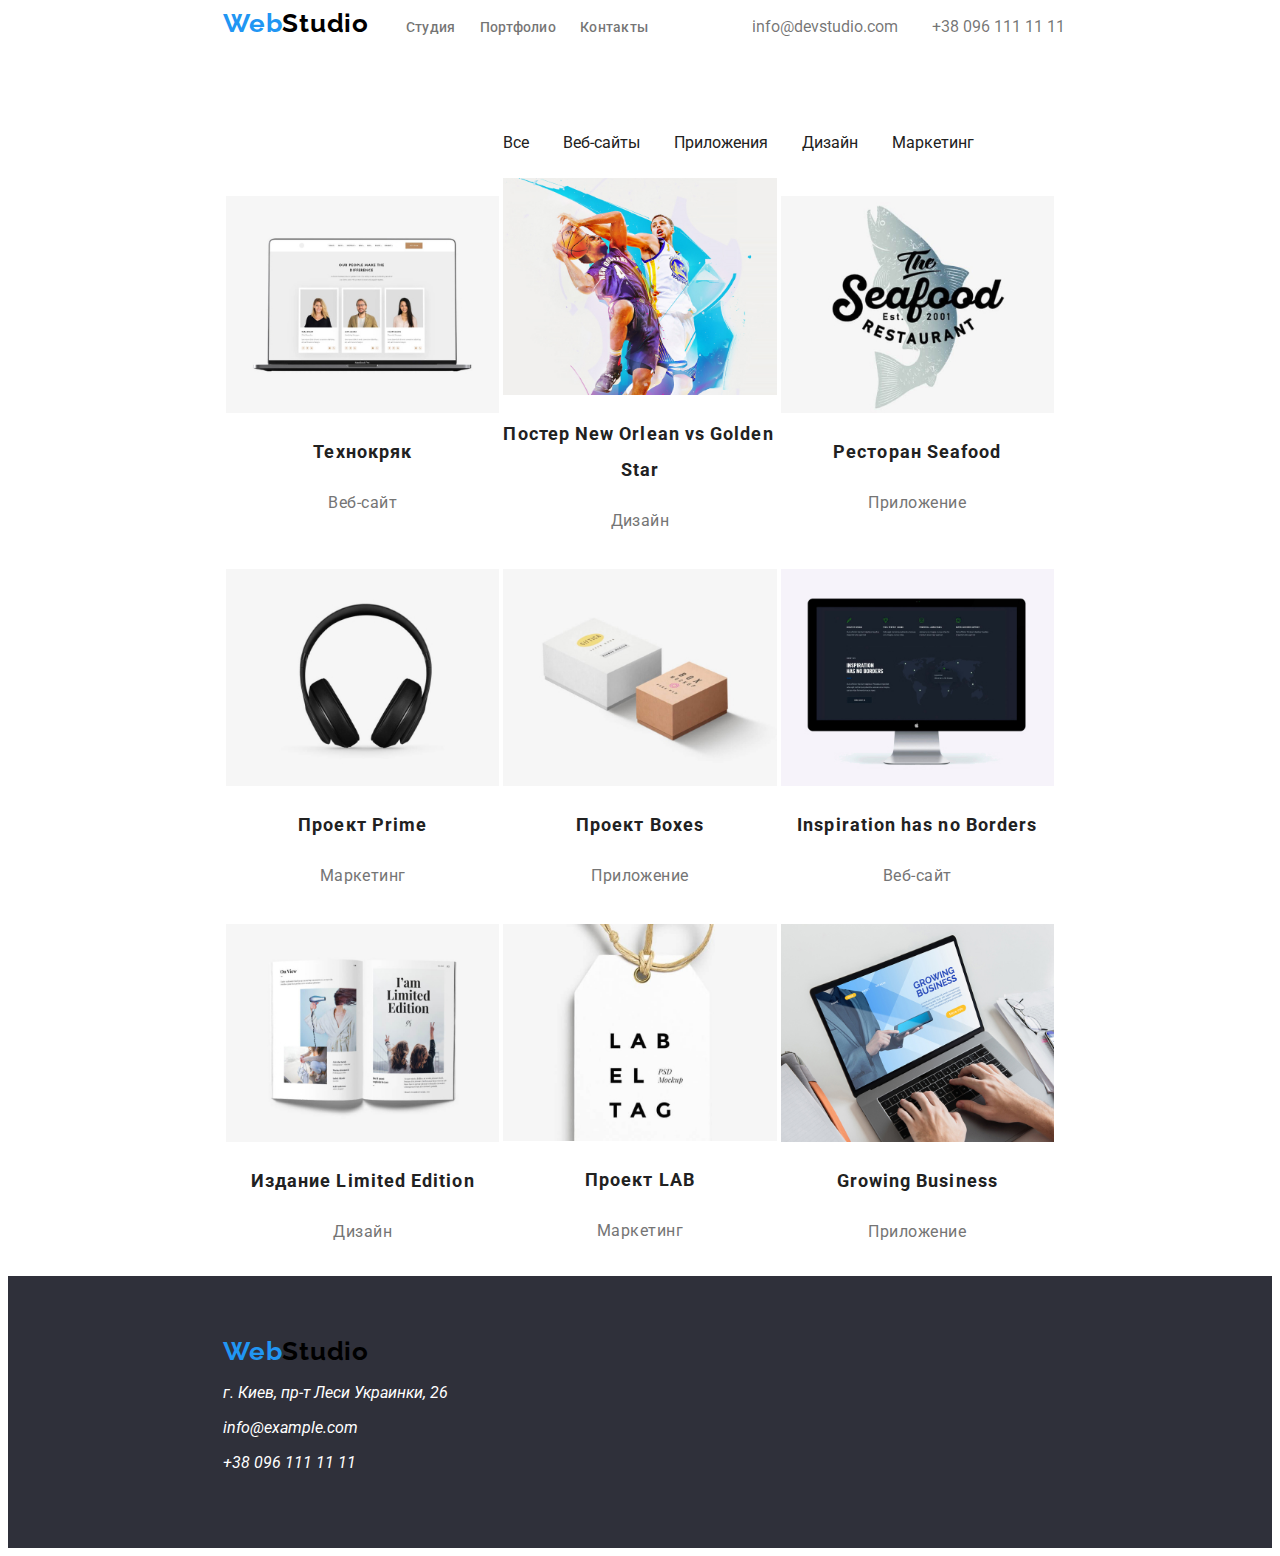
==== portfolio.html @ 4a22133f "Add files via upload" ====
<!DOCTYPE html>
<html lang="en">
  <head>
    <meta charset="UTF-8" />
    <meta name="viewport" content="width=device-width, initial-scale=1.0" />
    <title>Web Studio</title>
    <link rel="stylesheet" href="./css/styles.css" />
    <link rel="preconnect" href="https://fonts.gstatic.com" />
    <link
      href="https://fonts.googleapis.com/css2?family=Roboto:wght@700;900&display=swap"
      rel="stylesheet"
    />
    <link rel="preconnect" href="https://fonts.gstatic.com">
    <link 
      href="https://fonts.googleapis.com/css2?family=Raleway:wght@700&display=swap" 
      rel="stylesheet">
    <style>
        a {
          color: #212121;
          text-decoration: none;
        }
        a:visited {
          color: #800080;
        }
        a:hover {
          color: #2196F3;
        }
    </style>
  </head>
  <body>
    <header>
      <a class="logotype" href="/">
        <span><font color="#2196f3">Web</font></span><span><font color="#000000">Studio</font></span>
      </a>

      <!-- Навігація на інші сторінки -->
      <span>
          <a class="link-study" href="./study.html">Студия</a>     
          <a class="link-portfolio" href="./portfolio.html">Портфолио</a>     
          <a class="link-contacts" href="/contacts.html">Контакты</a>     
      </span>

      <!-- Контакти -->
      <span>
        <a class="link-email" href="info@devstudio.com">info@devstudio.com</a>
        <a class="link-tel" href="tel:380961111111">+38 096 111 11 11</a>
      </span>
    </header>

    <main>
        <div class="link-portfolio-menu">
            <a class="link-portfolio1" href="/">Все</a>
            <a class="link-portfolio2" href="/">Веб-сайты</a>
            <a class="link-portfolio3" href="/">Приложения</a>
            <a class="link-portfolio4" href="/">Дизайн</a>
            <a class="link-portfolio5" href="/">Маркетинг</a>
        </div>
        
        <table class="portfolio-items">
            <tr>
                <td>
                    <div class="portfolio-photo">
                        <p><img src="./img/portfolio1.jpg" alt="Технокряк" width="100%" height="100%"/></p>
                        <p class="portfolio-caption">Технокряк</p>
                        <p class="portfolio-text">Веб-сайт</p>
                    </div>
                </td>
                <td>
                    <div class="portfolio-photo">
                        <p><img src="./img/portfolio2.jpg" alt="Постер New Orlean vs Golden Star" width="100%" height="100%"/></p>
                        <p class="portfolio-caption">Постер New Orlean vs Golden Star</p>
                        <p class="portfolio-text">Дизайн</p>
                    </div>
                </td>
                <td>
                    <div class="portfolio-photo">
                        <p><img src="./img/portfolio3.jpg" alt="Ресторан Seafood" width="100%" height="100%"/></p>
                        <p class="portfolio-caption">Ресторан Seafood</p>
                        <p class="portfolio-text">Приложение</p>
                    </div>
                </td>
            </tr>
            <tr>
                <td>
                    <div class="portfolio-photo">
                        <p><img src="./img/portfolio4.jpg" alt="Проект Prime" width="100%" height="100%"/></p>
                        <p class="portfolio-caption">Проект Prime</p>
                        <p class="portfolio-text">Маркетинг</p>
                    </div>
                </td>
                <td>
                    <div class="portfolio-photo">
                        <p><img src="./img/portfolio5.jpg" alt="Проект Boxes" width="100%" height="100%"/></p>
                        <p class="portfolio-caption">Проект Boxes</p>
                        <p class="portfolio-text">Приложение</p>
                    </div>
                </td>
                <td>
                    <div class="portfolio-photo">
                        <p><img src="./img/portfolio6.jpg" alt="Inspiration has no Borders" width="100%" height="100%"/></p>
                        <p class="portfolio-caption">Inspiration has no Borders</p>
                        <p class="portfolio-text">Веб-сайт</p>
                    </div>
                </td>
            </tr>
            <tr>
                <td>
                    <div class="portfolio-photo">
                        <p><img src="./img/portfolio7.jpg" alt="Издание Limited Edition" width="100%" height="100%"/></p>
                        <p class="portfolio-caption">Издание Limited Edition</p>
                        <p class="portfolio-text">Дизайн</p>
                    </div>
                </td>
                <td>
                    <div class="portfolio-photo">
                        <p><img src="./img/portfolio8.jpg" alt="Проект LAB" width="100%" height="100%"/></p>
                        <p class="portfolio-caption">Проект LAB</p>
                        <p class="portfolio-text">Маркетинг</p>
                    </div>
                </td>
                <td>
                    <div class="portfolio-photo">
                        <p><img src="./img/portfolio9.jpg" alt="Growing Business" width="100%" height="100%"/></p>
                        <p class="portfolio-caption">Growing Business</p>
                        <p class="portfolio-text">Приложение</p>
                    </div>
                </td>
            </tr>
        </table>
    </main>
    
    <footer>
      <div class="thisfooter">
        <a class="logotype" href="/">
          <span><font color="#2196f3">Web</font></span><span><font color="#000000">Studio</font></span>
        </a>
        <address class="address-block">
          <p>г. Киев, пр-т Леси Украинки, 26</p>
          <p><a class="link-email-footer" href="info@example.com">info@example.com</a></p>
          <p><a class="link-tel-footer" href="tel:380961111111">+38 096 111 11 11</a></p>
        </address>
      </div>
    </footer>
  </body>
</html>
---- css/styles.css ----
body {
  font-family: "Roboto", sans-serif;
  font-style: normal;
}

.hero {
  background-color: #2f303a;
  padding-top: 100px;
  padding-bottom: 100px;
  padding-left: 352px;
  padding-right: 352px;
}
.hero-text {
  font-weight: 500;
  font-size: 16px;
  line-height: 1.25;
  text-align: center;
  color: #ffffff;
}
.hero-title {
  font-weight: 800;
  font-size: 48px;
  line-height: 1.33;
  text-align: center;
  color: #ffffff;
}

.button-title {
  position: relative;
  width: 200px;
  height: 50px;
  left: 50%;
  transform: translate(-50%, 0);
  color: #ffffff;
  background: #2196f3;
  box-shadow: 0px 4px 4px rgba(0, 0, 0, 0.15);
  border-radius: 4px;
}

.features {
  padding-top: 10px;
  padding-bottom: 10px;
  padding-left: 215px;
  padding-right: 215px;
  width: auto;
  align-self: center;
  font-size: small;
}

.features-names {
  width: 270px;
  height: 16px;
  left: 515px;
  top: 774px;
  font-family: Roboto;
  font-style: normal;
  font-weight: bold;
  font-size: 14px;
  line-height: 16px;
  letter-spacing: 0.03em;
  text-transform: uppercase;
  color: #212121;
}

.features-text {
  width: 270px;
  height: 75px;
  left: 515px;
  top: 800px;
  font-family: Roboto;
  font-style: normal;
  font-weight: normal;
  font-size: 14px;
  line-height: 24px;
  letter-spacing: 0.03em;
  color: #757575;
}

.ourworking {
  padding-top: 10px;
  padding-bottom: 10px;
  padding-left: 215px;
  padding-right: 215px;
  width: auto;
  align-tracks: normal;
  font-size: small;
}

.ourworking-title {
  align-self: center;
  color: #212121;
  width: 376px;
  height: 42px;
  left: 612px;
  top: 969px;
  font-family: Roboto;
  font-style: normal;
  font-weight: bold;
  font-size: 36px;
  line-height: 42px;
  text-align: center;
  letter-spacing: 0.03em;
}

.ourcommand {
  padding-top: 10px;
  padding-bottom: 10px;
  padding-left: 215px;
  padding-right: 215px;
  width: auto;
  align-self: center;
  text-align-last: center;
  font-size: small;
}

.ourcommand-title {
  align-content: center;
  width: 264px;
  height: 42px;
  left: 668px;
  top: 1543px;
  color: #212121;
  font-family: Roboto;
  font-style: normal;
  font-weight: bold;
  font-size: 36px;
  line-height: 42px;
  text-align: center;
  letter-spacing: 0.03em;
}

.ourcommand-names {
  color: #212121;
}

.ourcommand-profi {
  color: #757575;
}

.logotype {
  padding-left: 215px;
  width: 145px;
  height: 41px;
  font-family: Raleway;
  font-style: normal;
  font-weight: bold;
  font-size: 26px;
  line-height: 31px;
  letter-spacing: 0.03em;
  text-decoration: none;
}

.link-study {
  padding-left: 30px;
  padding-top: 5px;
  font-family: Roboto;
  font-style: normal;
  font-weight: 500;
  font-size: 14px;
  line-height: 16px;
  letter-spacing: 0.02em;
  color: rgba(21, 21, 21, 0.6);
  text-decoration: none;
}

.link-portfolio {
  padding-left: 20px;
  padding-top: 5px;
  font-family: Roboto;
  font-style: normal;
  font-weight: 500;
  font-size: 14px;
  line-height: 16px;
  letter-spacing: 0.02em;
  color: rgba(21, 21, 21, 0.6);
  text-decoration: none;
}

.link-contacts {
  padding-left: 20px;
  padding-top: 5px;
  font-family: Roboto;
  font-style: normal;
  font-weight: 500;
  font-size: 14px;
  line-height: 16px;
  letter-spacing: 0.02em;
  color: rgba(21, 21, 21, 0.6);
  text-decoration: none;
}

.link-email {
  padding-left: 100px;
  padding-top: 5px;
  text-decoration: none;
  color: rgba(21, 21, 21, 0.6);
}

.link-tel {
  padding-left: 30px;
  padding-top: 5px;
  text-decoration: none;
  color: rgba(21, 21, 21, 0.6);
}

.thisfooter {
  background-color: #2f303a;
  padding-top: 60px;
  padding-bottom: 60px;
  left: 10%;
  color: #ffffff;
}

.address-block {
  padding-left: 215px;
  color: rgba(ff, ff, ff, 0.6);
}

.link-email-footer {
  padding-top: 5px;
  text-decoration: none;
  color: #ffffff;
}

.link-tel-footer {
  padding-top: 5px;
  text-decoration: none;
  color: #ffffff;
}

.portfolio-span {
  padding-left: auto;
  padding-right: auto;
  padding-top: 174px;
  padding-bottom: 346px;
}

.link-portfolio-menu {
  padding-top: 94px;
  align-self: auto;
}

.link-portfolio1 {
  padding-left: 495px;
}

.link-portfolio2 {
  padding-left: 30px;
}

.link-portfolio3 {
  padding-left: 30px;
}

.link-portfolio4 {
  padding-left: 30px;
}
.link-portfolio5 {
  padding-left: 30px;
}

.portfolio-photo {
  width: auto;
  height: auto;
  left: 615px;
  top: 262px;
}

.portfolio-caption {
  font-family: Roboto;
  font-style: normal;
  font-weight: bold;
  font-size: 18px;
  line-height: 36px;
  letter-spacing: 0.06em;
  color: #212121;
}

.portfolio-text {
  font-family: Roboto;
  font-style: normal;
  font-weight: normal;
  font-size: 16px;
  line-height: 30px;
  letter-spacing: 0.03em;
  color: #757575;
}

.portfolio-items {
  padding-top: 10px;
  padding-bottom: 10px;
  padding-left: 215px;
  padding-right: 215px;
  width: auto;
  align-self: center;
  text-align-last: center;
  font-size: small;
}
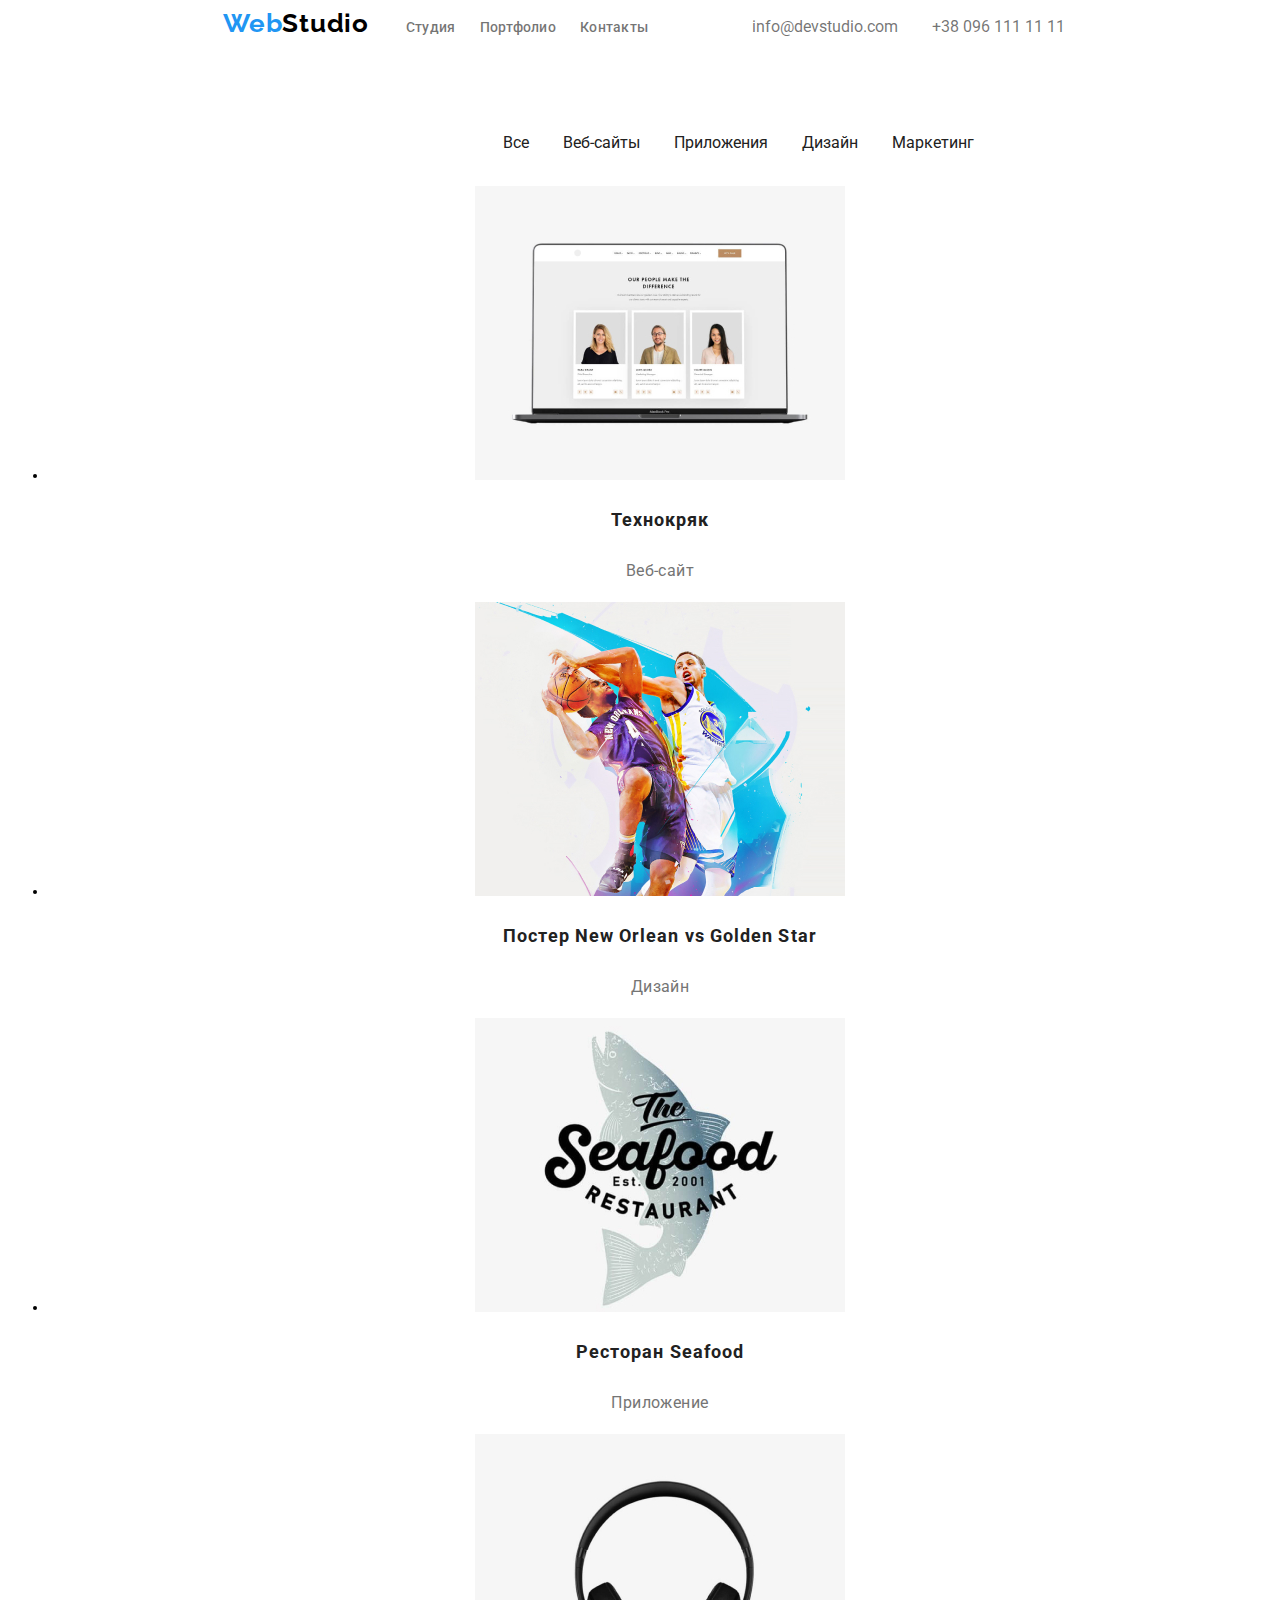
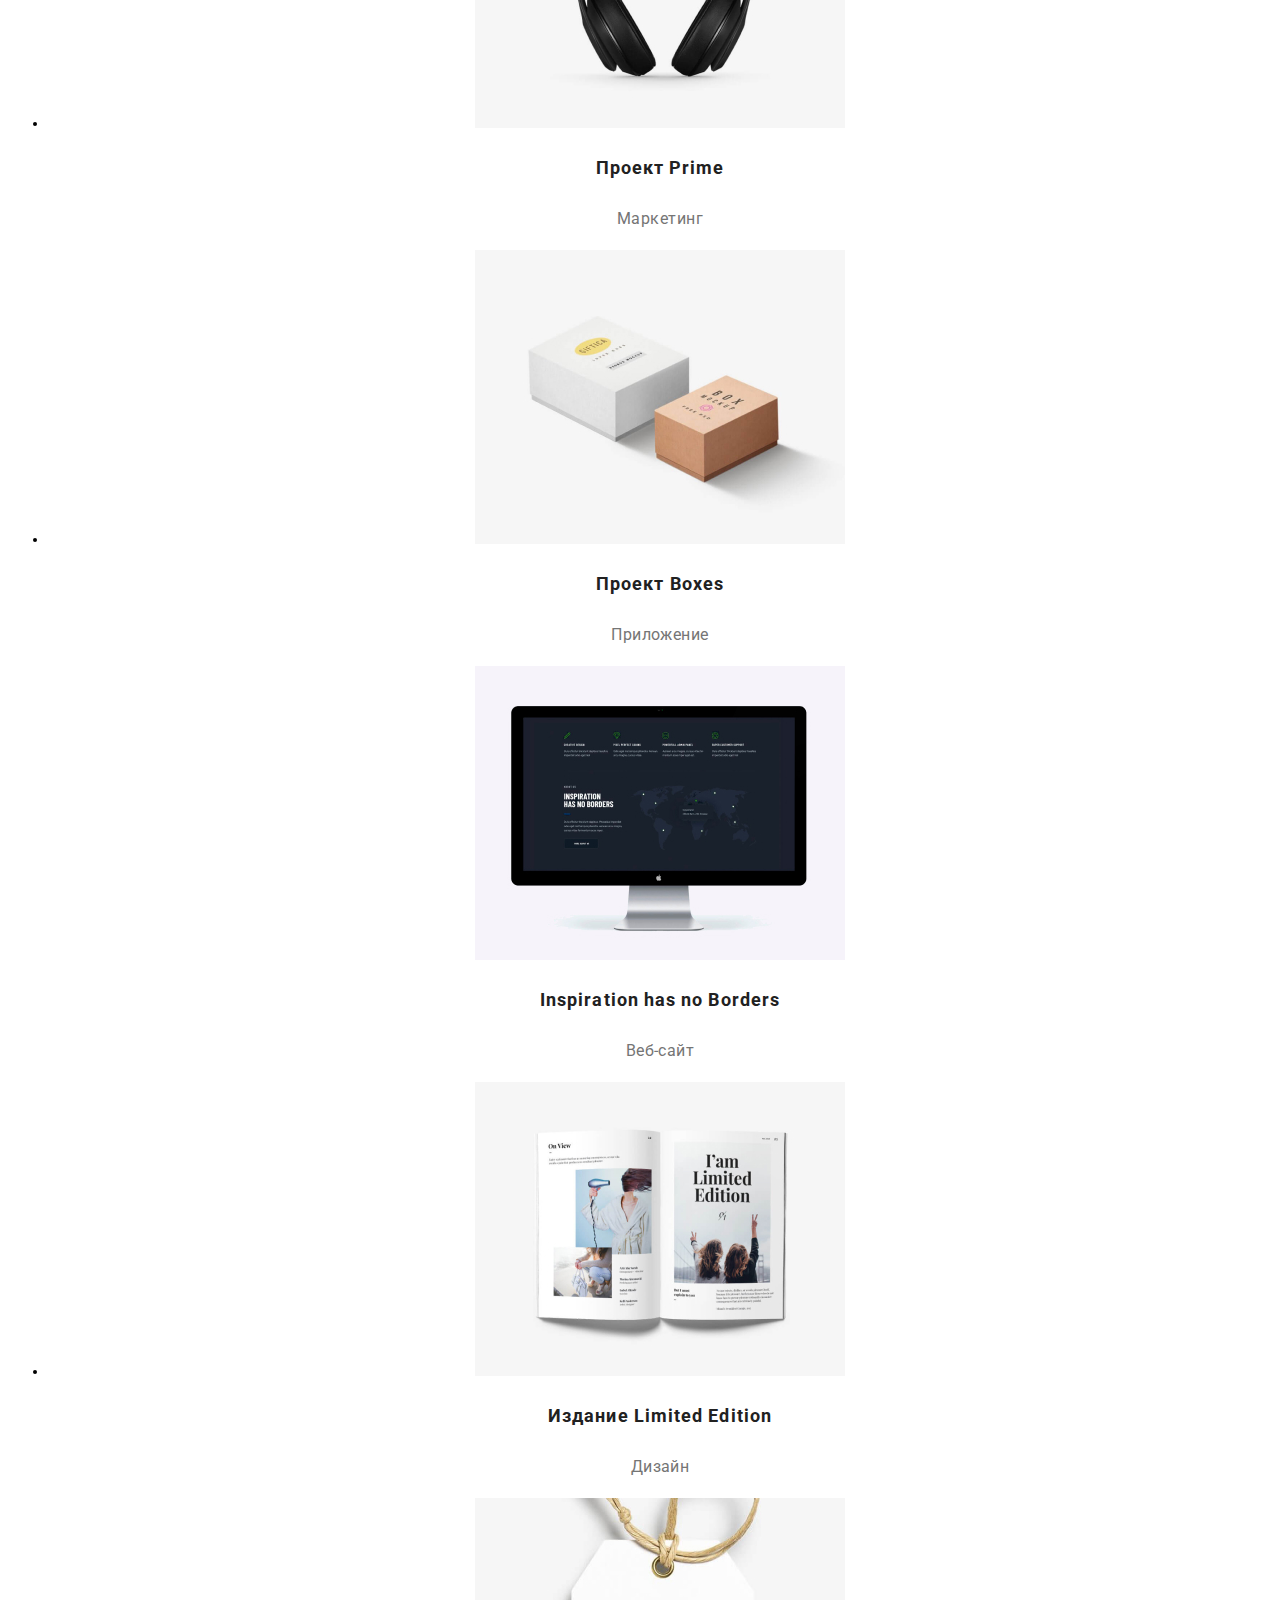
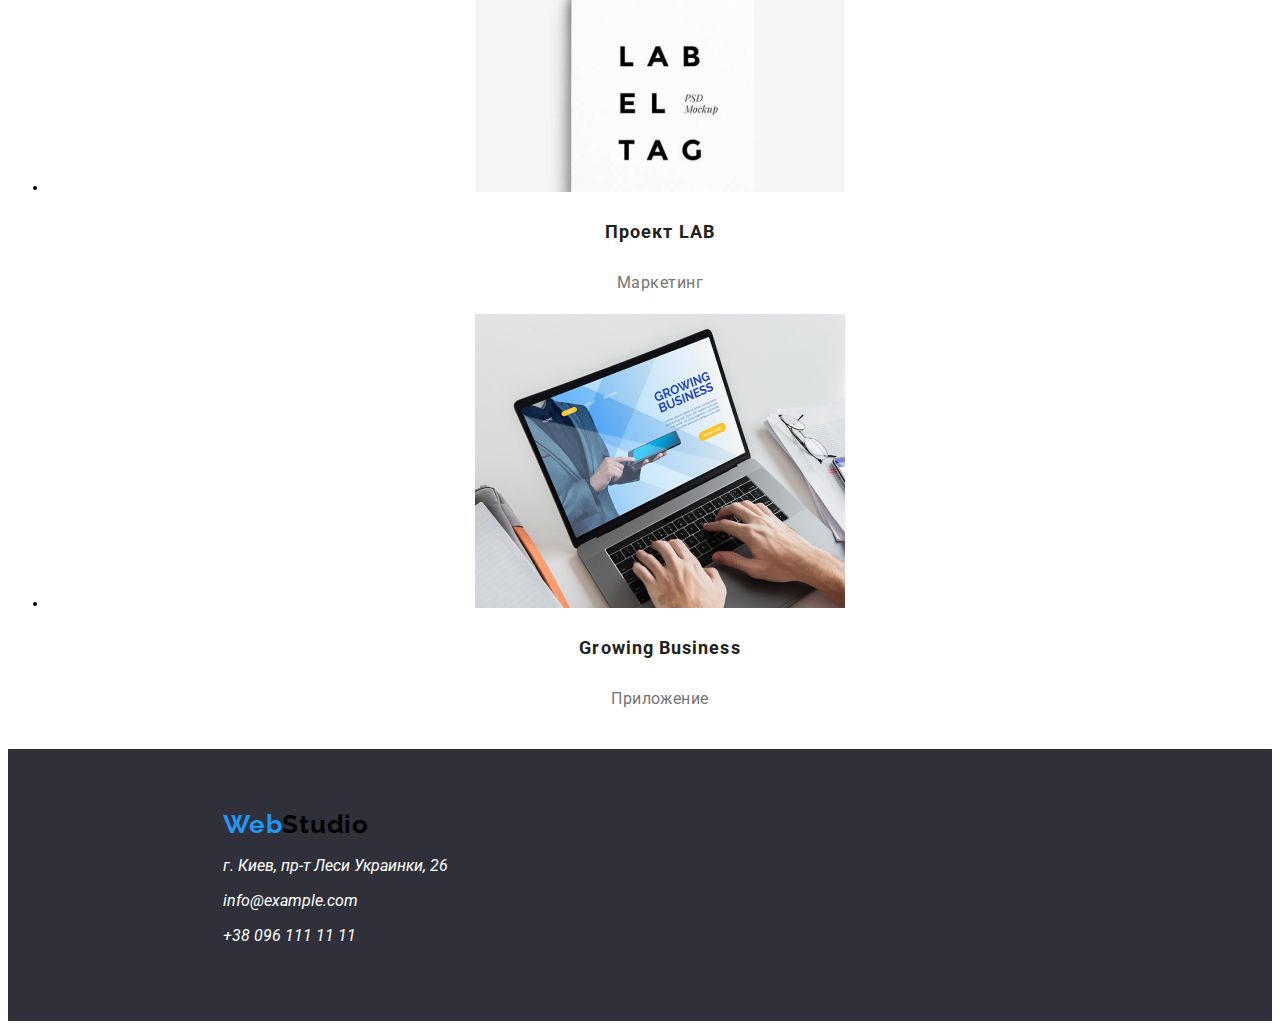
==== commit 859c30ee: "Add files via upload" ====
--- a/portfolio.html
+++ b/portfolio.html
@@ -30,14 +30,14 @@
   <body>
     <header>
       <a class="logotype" href="/">
-        <span><font color="#2196f3">Web</font></span><span><font color="#000000">Studio</font></span>
+        <span class="logotype-part1">Web</span><span class="logotype-part2">Studio</span>
       </a>
 
       <!-- Навігація на інші сторінки -->
       <span>
-          <a class="link-study" href="./study.html">Студия</a>     
+          <a class="link-study" href="/">Студия</a>     
           <a class="link-portfolio" href="./portfolio.html">Портфолио</a>     
-          <a class="link-contacts" href="/contacts.html">Контакты</a>     
+          <a class="link-contacts" href="/">Контакты</a>     
       </span>
 
       <!-- Контакти -->
@@ -56,83 +56,77 @@
             <a class="link-portfolio5" href="/">Маркетинг</a>
         </div>
         
-        <table class="portfolio-items">
-            <tr>
-                <td>
-                    <div class="portfolio-photo">
-                        <p><img src="./img/portfolio1.jpg" alt="Технокряк" width="100%" height="100%"/></p>
-                        <p class="portfolio-caption">Технокряк</p>
-                        <p class="portfolio-text">Веб-сайт</p>
-                    </div>
-                </td>
-                <td>
-                    <div class="portfolio-photo">
-                        <p><img src="./img/portfolio2.jpg" alt="Постер New Orlean vs Golden Star" width="100%" height="100%"/></p>
-                        <p class="portfolio-caption">Постер New Orlean vs Golden Star</p>
-                        <p class="portfolio-text">Дизайн</p>
-                    </div>
-                </td>
-                <td>
-                    <div class="portfolio-photo">
-                        <p><img src="./img/portfolio3.jpg" alt="Ресторан Seafood" width="100%" height="100%"/></p>
-                        <p class="portfolio-caption">Ресторан Seafood</p>
-                        <p class="portfolio-text">Приложение</p>
-                    </div>
-                </td>
-            </tr>
-            <tr>
-                <td>
-                    <div class="portfolio-photo">
-                        <p><img src="./img/portfolio4.jpg" alt="Проект Prime" width="100%" height="100%"/></p>
-                        <p class="portfolio-caption">Проект Prime</p>
-                        <p class="portfolio-text">Маркетинг</p>
-                    </div>
-                </td>
-                <td>
-                    <div class="portfolio-photo">
-                        <p><img src="./img/portfolio5.jpg" alt="Проект Boxes" width="100%" height="100%"/></p>
-                        <p class="portfolio-caption">Проект Boxes</p>
-                        <p class="portfolio-text">Приложение</p>
-                    </div>
-                </td>
-                <td>
-                    <div class="portfolio-photo">
-                        <p><img src="./img/portfolio6.jpg" alt="Inspiration has no Borders" width="100%" height="100%"/></p>
-                        <p class="portfolio-caption">Inspiration has no Borders</p>
-                        <p class="portfolio-text">Веб-сайт</p>
-                    </div>
-                </td>
-            </tr>
-            <tr>
-                <td>
-                    <div class="portfolio-photo">
-                        <p><img src="./img/portfolio7.jpg" alt="Издание Limited Edition" width="100%" height="100%"/></p>
-                        <p class="portfolio-caption">Издание Limited Edition</p>
-                        <p class="portfolio-text">Дизайн</p>
-                    </div>
-                </td>
-                <td>
-                    <div class="portfolio-photo">
-                        <p><img src="./img/portfolio8.jpg" alt="Проект LAB" width="100%" height="100%"/></p>
-                        <p class="portfolio-caption">Проект LAB</p>
-                        <p class="portfolio-text">Маркетинг</p>
-                    </div>
-                </td>
-                <td>
-                    <div class="portfolio-photo">
-                        <p><img src="./img/portfolio9.jpg" alt="Growing Business" width="100%" height="100%"/></p>
-                        <p class="portfolio-caption">Growing Business</p>
-                        <p class="portfolio-text">Приложение</p>
-                    </div>
-                </td>
-            </tr>
-        </table>
+        <mail class="portfolio-items">
+          <ul>
+            <li class="portfolio-photo">
+              <h3><img src="./img/portfolio1.jpg" alt="Технокряк" /></h3>
+              <p class="portfolio-caption">Технокряк</p>
+              <p class="portfolio-text">Веб-сайт</p>
+            </li>
+          </ul>
+          <ul>
+            <li class="portfolio-photo">
+              <h3><img src="./img/portfolio2.jpg" alt="Постер New Orlean vs Golden Star" /></h3>
+              <p class="portfolio-caption">Постер New Orlean vs Golden Star</p>
+              <p class="portfolio-text">Дизайн</p>
+            </li>
+          </ul>
+          <ul>
+            <li class="portfolio-photo">
+              <h3><img src="./img/portfolio3.jpg" alt="Ресторан Seafood" /></h3>
+              <p class="portfolio-caption">Ресторан Seafood</p>
+              <p class="portfolio-text">Приложение</p>
+            </li>
+          </ul>
+          <ul>
+            <li class="portfolio-photo">
+              <h3><img src="./img/portfolio4.jpg" alt="Проект Prime" /></h3>
+              <p class="portfolio-caption">Проект Prime</p>
+              <p class="portfolio-text">Маркетинг</p>
+            </li>
+          </ul>
+          <ul>
+            <li class="portfolio-photo">
+              <h3><img src="./img/portfolio5.jpg" alt="Проект Boxes" /></h3>
+              <p class="portfolio-caption">Проект Boxes</p>
+              <p class="portfolio-text">Приложение</p>
+            </li>
+          </ul>
+          <ul>
+            <div class="portfolio-photo">
+              <h3><img src="./img/portfolio6.jpg" alt="Inspiration has no Borders" /></h3>
+              <p class="portfolio-caption">Inspiration has no Borders</p>
+              <p class="portfolio-text">Веб-сайт</p>
+            </div>
+          </ul>
+          <ul>
+            <li class="portfolio-photo">
+              <h3><img src="./img/portfolio7.jpg" alt="Издание Limited Edition" /></h3>
+              <p class="portfolio-caption">Издание Limited Edition</p>
+              <p class="portfolio-text">Дизайн</p>
+            </li>
+          </ul>
+          <ul>
+            <li class="portfolio-photo">
+              <h3><img src="./img/portfolio8.jpg" alt="Проект LAB" /></h3>
+              <p class="portfolio-caption">Проект LAB</p>
+              <p class="portfolio-text">Маркетинг</p>
+            </li>
+          </ul>
+          <ul>
+            <li class="portfolio-photo">
+              <h3><img src="./img/portfolio9.jpg" alt="Growing Business" /></h3>
+              <p class="portfolio-caption">Growing Business</p>
+              <p class="portfolio-text">Приложение</p>
+            </li>
+          </ul>
+        </mail>
     </main>
     
     <footer>
       <div class="thisfooter">
         <a class="logotype" href="/">
-          <span><font color="#2196f3">Web</font></span><span><font color="#000000">Studio</font></span>
+          <span class="logotype-part1">Web</span><span class="logotype-part2">Studio</span>
         </a>
         <address class="address-block">
           <p>г. Киев, пр-т Леси Украинки, 26</p>
--- a/css/styles.css
+++ b/css/styles.css
@@ -82,6 +82,7 @@
   padding-left: 215px;
   padding-right: 215px;
   width: auto;
+  align-content: center;
   align-tracks: normal;
   font-size: small;
 }
@@ -150,6 +151,19 @@
   text-decoration: none;
 }
 
+.logotype-part1 {
+  color: #2196f3;
+}
+
+.logotype-part2 {
+  color: #000000;
+}
+
+.img-size {
+  width: 100%;
+  height: 100%;
+}
+
 .link-study {
   padding-left: 30px;
   padding-top: 5px;
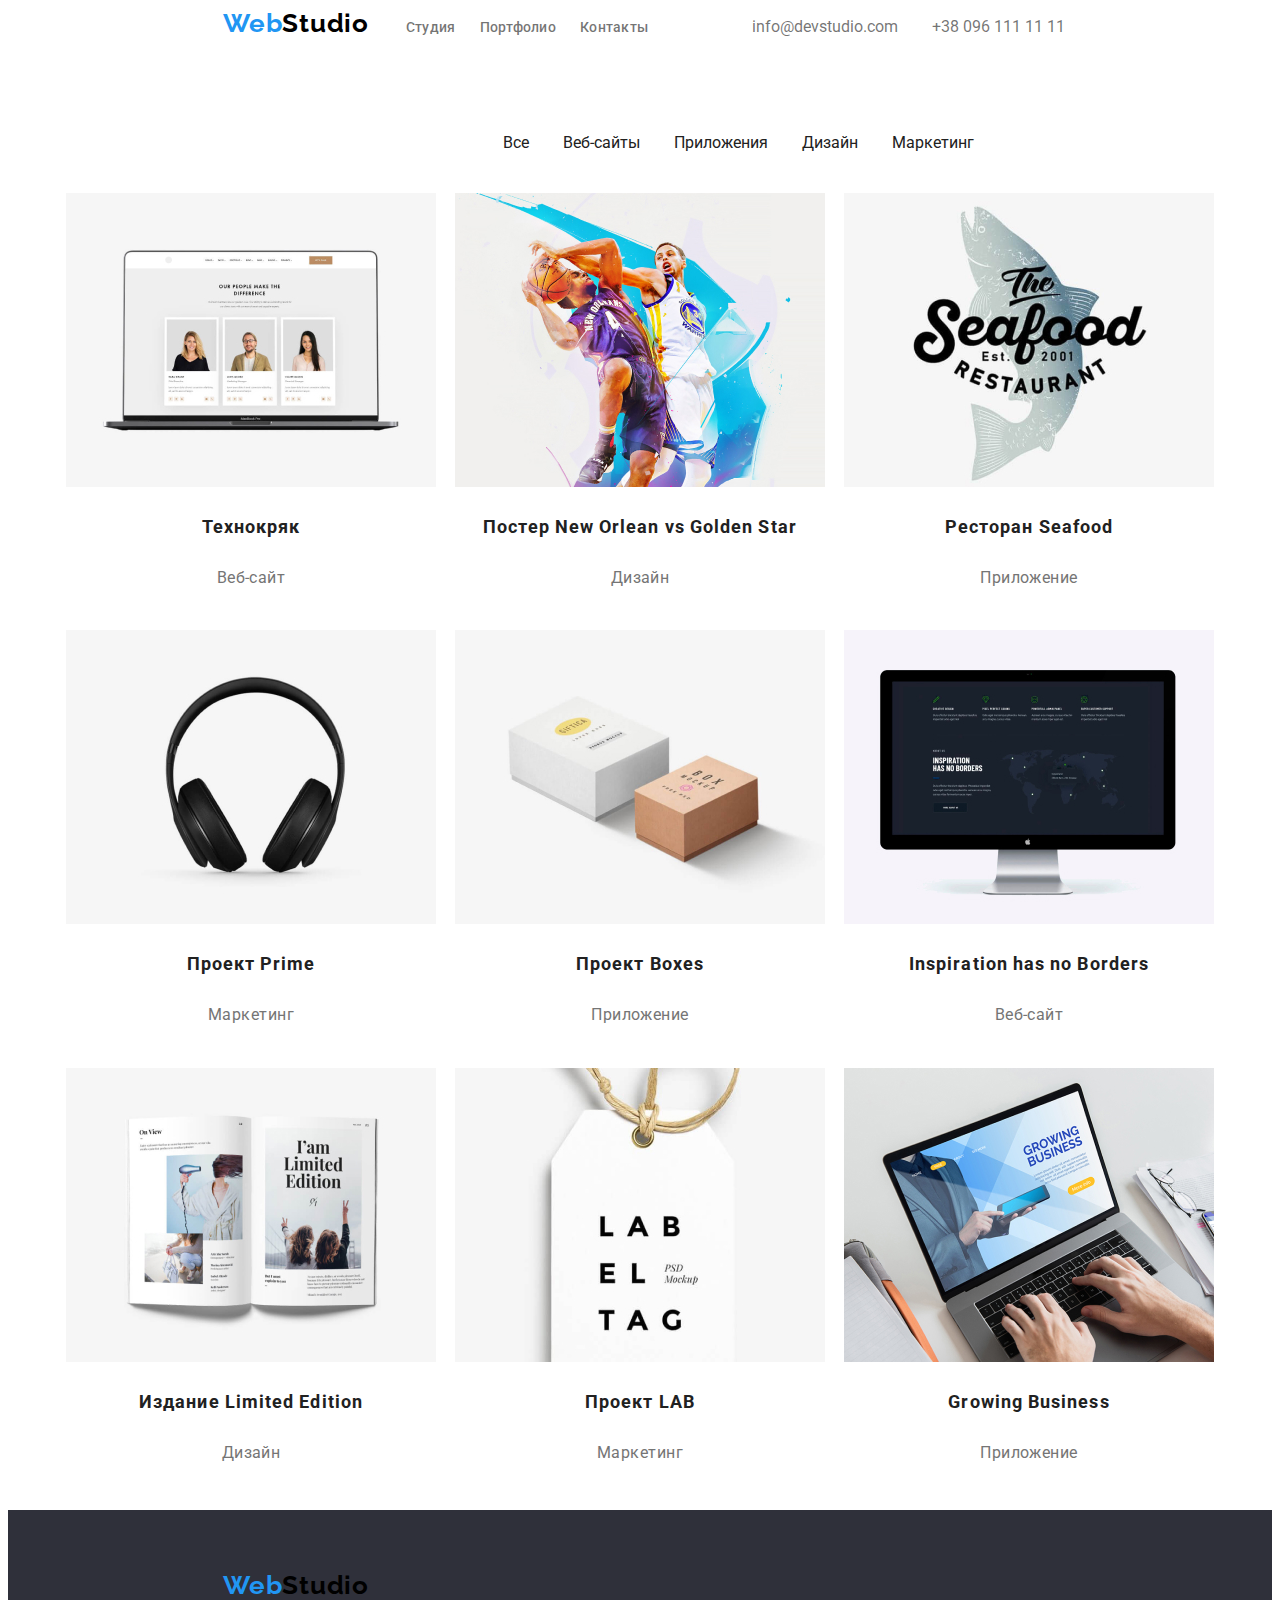
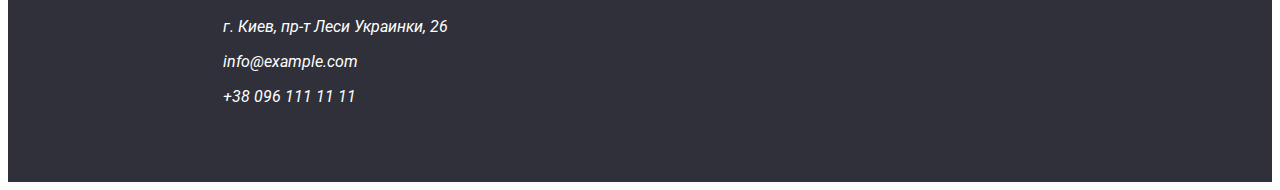
==== commit 0eb9aae6: "Add files via upload" ====
--- a/portfolio.html
+++ b/portfolio.html
@@ -57,63 +57,47 @@
         </div>
         
         <mail class="portfolio-items">
-          <ul>
+          <ul class="hr">
             <li class="portfolio-photo">
               <h3><img src="./img/portfolio1.jpg" alt="Технокряк" /></h3>
               <p class="portfolio-caption">Технокряк</p>
               <p class="portfolio-text">Веб-сайт</p>
             </li>
-          </ul>
-          <ul>
             <li class="portfolio-photo">
               <h3><img src="./img/portfolio2.jpg" alt="Постер New Orlean vs Golden Star" /></h3>
               <p class="portfolio-caption">Постер New Orlean vs Golden Star</p>
               <p class="portfolio-text">Дизайн</p>
             </li>
-          </ul>
-          <ul>
             <li class="portfolio-photo">
               <h3><img src="./img/portfolio3.jpg" alt="Ресторан Seafood" /></h3>
               <p class="portfolio-caption">Ресторан Seafood</p>
               <p class="portfolio-text">Приложение</p>
             </li>
-          </ul>
-          <ul>
             <li class="portfolio-photo">
               <h3><img src="./img/portfolio4.jpg" alt="Проект Prime" /></h3>
               <p class="portfolio-caption">Проект Prime</p>
               <p class="portfolio-text">Маркетинг</p>
             </li>
-          </ul>
-          <ul>
             <li class="portfolio-photo">
               <h3><img src="./img/portfolio5.jpg" alt="Проект Boxes" /></h3>
               <p class="portfolio-caption">Проект Boxes</p>
               <p class="portfolio-text">Приложение</p>
             </li>
-          </ul>
-          <ul>
-            <div class="portfolio-photo">
+            <li class="portfolio-photo">
               <h3><img src="./img/portfolio6.jpg" alt="Inspiration has no Borders" /></h3>
               <p class="portfolio-caption">Inspiration has no Borders</p>
               <p class="portfolio-text">Веб-сайт</p>
-            </div>
-          </ul>
-          <ul>
+            </li>
             <li class="portfolio-photo">
               <h3><img src="./img/portfolio7.jpg" alt="Издание Limited Edition" /></h3>
               <p class="portfolio-caption">Издание Limited Edition</p>
               <p class="portfolio-text">Дизайн</p>
             </li>
-          </ul>
-          <ul>
             <li class="portfolio-photo">
               <h3><img src="./img/portfolio8.jpg" alt="Проект LAB" /></h3>
               <p class="portfolio-caption">Проект LAB</p>
               <p class="portfolio-text">Маркетинг</p>
             </li>
-          </ul>
-          <ul>
             <li class="portfolio-photo">
               <h3><img src="./img/portfolio9.jpg" alt="Growing Business" /></h3>
               <p class="portfolio-caption">Growing Business</p>
--- a/css/styles.css
+++ b/css/styles.css
@@ -278,6 +278,11 @@
   height: auto;
   left: 615px;
   top: 262px;
+  display: inline-table;
+  margin-left: 5px;
+  margin-right: 5px;
+  /* border: 1px solid #000;--> */
+  padding: 3px;
 }
 
 .portfolio-caption {
@@ -307,6 +312,13 @@
   padding-right: 215px;
   width: auto;
   align-self: center;
-  text-align-last: center;
+  text-align: center;
   font-size: small;
 }
+
+.hr {
+  margin: 0;
+  padding: 4px;
+  width: auto;
+  height: auto;
+}
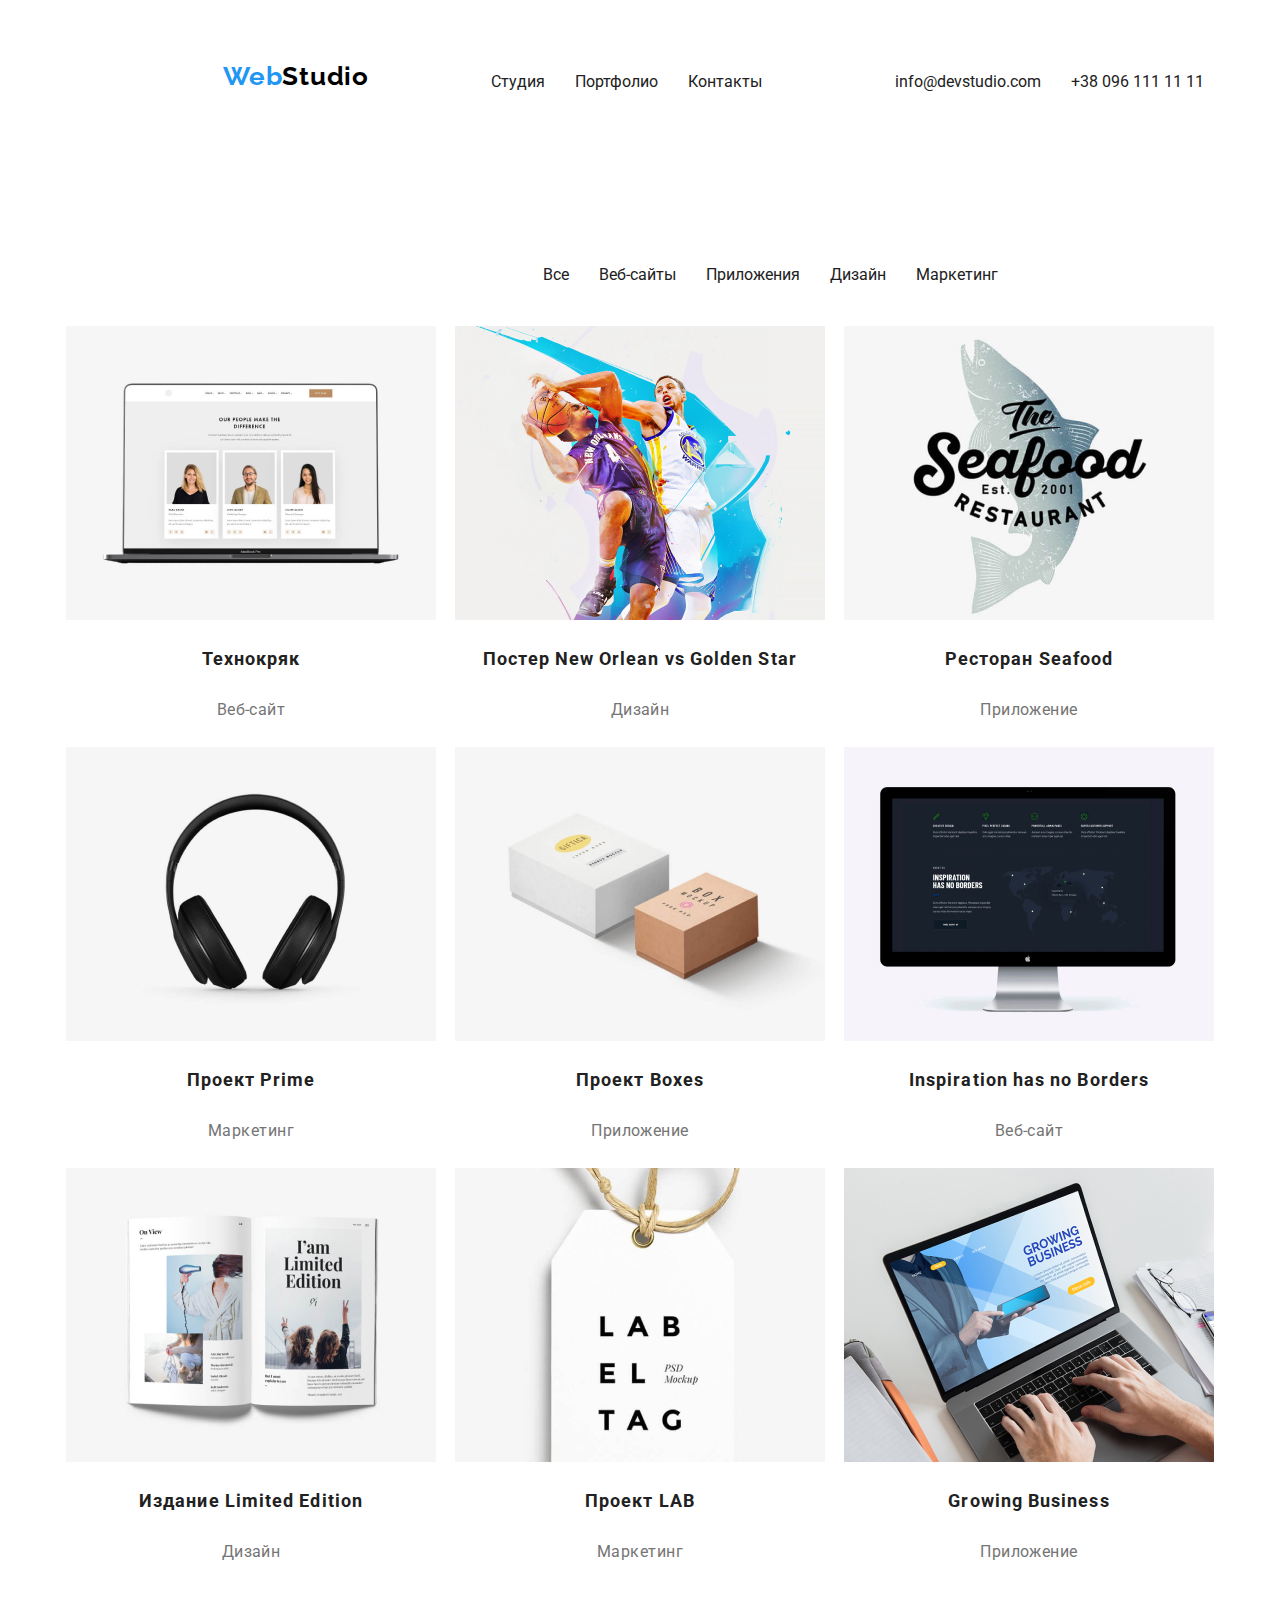
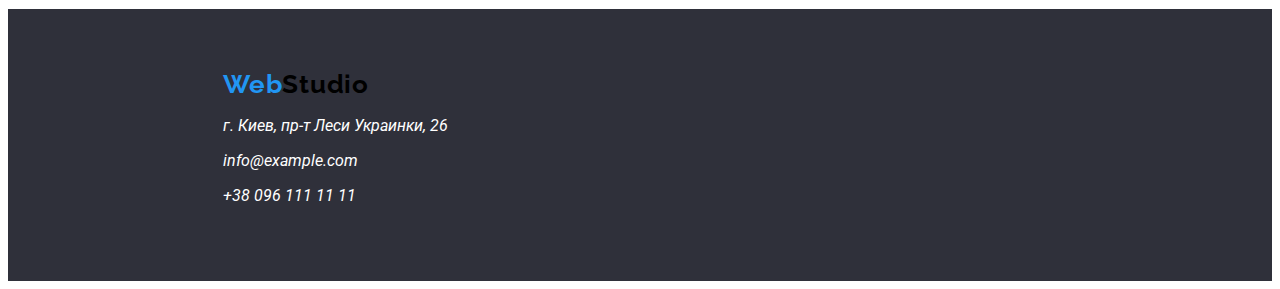
==== commit 7e8d1184: "Add files via upload" ====
--- a/portfolio.html
+++ b/portfolio.html
@@ -10,112 +10,139 @@
       href="https://fonts.googleapis.com/css2?family=Roboto:wght@700;900&display=swap"
       rel="stylesheet"
     />
-    <link rel="preconnect" href="https://fonts.gstatic.com">
-    <link 
-      href="https://fonts.googleapis.com/css2?family=Raleway:wght@700&display=swap" 
-      rel="stylesheet">
+    <link rel="preconnect" href="https://fonts.gstatic.com" />
+    <link
+      href="https://fonts.googleapis.com/css2?family=Raleway:wght@700&display=swap"
+      rel="stylesheet"
+    />
     <style>
-        a {
-          color: #212121;
-          text-decoration: none;
-        }
-        a:visited {
-          color: #800080;
-        }
-        a:hover {
-          color: #2196F3;
-        }
+      a {
+        color: #212121;
+        text-decoration: none;
+      }
+      a:visited {
+        color: #800080;
+      }
+      a:hover {
+        color: #2196f3;
+      }
     </style>
   </head>
   <body>
     <header>
-      <a class="logotype" href="/">
-        <span class="logotype-part1">Web</span><span class="logotype-part2">Studio</span>
-      </a>
-
-      <!-- Навігація на інші сторінки -->
-      <span>
-          <a class="link-study" href="/">Студия</a>     
-          <a class="link-portfolio" href="./portfolio.html">Портфолио</a>     
-          <a class="link-contacts" href="/">Контакты</a>     
-      </span>
-
-      <!-- Контакти -->
-      <span>
-        <a class="link-email" href="info@devstudio.com">info@devstudio.com</a>
-        <a class="link-tel" href="tel:380961111111">+38 096 111 11 11</a>
-      </span>
+      <div>
+        <nav class="header-nav">
+          <a class="logotype" href="./">
+            <span class="logotype-part1">Web</span
+            ><span class="logotype-part2">Studio</span>
+          </a>
+          <!-- Навігація на інші сторінки -->
+          <ul class="nav-list">
+            <li>
+              <a href="./" class="nav-link current">Студия</a>
+            </li>
+            <li>
+              <a href="./portfolio.html" class="nav-link">Портфолио</a>
+            </li>
+            <li>
+              <a href="./" class="nav-link">Контакты</a>
+            </li>
+          </ul>
+          <!-- Контакти -->
+          <ul class="nav-list">
+            <!-- contacts-list -->
+            <li>
+              <a href="info@devstudio.com">info@devstudio.com</a>
+            </li>
+            <li>
+              <a href="tel:380961111111">+38 096 111 11 11</a>
+            </li>
+          </ul>
+        </nav>
+      </div>
     </header>
 
     <main>
-        <div class="link-portfolio-menu">
-            <a class="link-portfolio1" href="/">Все</a>
-            <a class="link-portfolio2" href="/">Веб-сайты</a>
-            <a class="link-portfolio3" href="/">Приложения</a>
-            <a class="link-portfolio4" href="/">Дизайн</a>
-            <a class="link-portfolio5" href="/">Маркетинг</a>
-        </div>
-        
-        <mail class="portfolio-items">
-          <ul class="hr">
-            <li class="portfolio-photo">
-              <h3><img src="./img/portfolio1.jpg" alt="Технокряк" /></h3>
-              <p class="portfolio-caption">Технокряк</p>
-              <p class="portfolio-text">Веб-сайт</p>
-            </li>
-            <li class="portfolio-photo">
-              <h3><img src="./img/portfolio2.jpg" alt="Постер New Orlean vs Golden Star" /></h3>
-              <p class="portfolio-caption">Постер New Orlean vs Golden Star</p>
-              <p class="portfolio-text">Дизайн</p>
-            </li>
-            <li class="portfolio-photo">
-              <h3><img src="./img/portfolio3.jpg" alt="Ресторан Seafood" /></h3>
-              <p class="portfolio-caption">Ресторан Seafood</p>
-              <p class="portfolio-text">Приложение</p>
-            </li>
-            <li class="portfolio-photo">
-              <h3><img src="./img/portfolio4.jpg" alt="Проект Prime" /></h3>
-              <p class="portfolio-caption">Проект Prime</p>
-              <p class="portfolio-text">Маркетинг</p>
-            </li>
-            <li class="portfolio-photo">
-              <h3><img src="./img/portfolio5.jpg" alt="Проект Boxes" /></h3>
-              <p class="portfolio-caption">Проект Boxes</p>
-              <p class="portfolio-text">Приложение</p>
-            </li>
-            <li class="portfolio-photo">
-              <h3><img src="./img/portfolio6.jpg" alt="Inspiration has no Borders" /></h3>
-              <p class="portfolio-caption">Inspiration has no Borders</p>
-              <p class="portfolio-text">Веб-сайт</p>
-            </li>
-            <li class="portfolio-photo">
-              <h3><img src="./img/portfolio7.jpg" alt="Издание Limited Edition" /></h3>
-              <p class="portfolio-caption">Издание Limited Edition</p>
-              <p class="portfolio-text">Дизайн</p>
-            </li>
-            <li class="portfolio-photo">
-              <h3><img src="./img/portfolio8.jpg" alt="Проект LAB" /></h3>
-              <p class="portfolio-caption">Проект LAB</p>
-              <p class="portfolio-text">Маркетинг</p>
-            </li>
-            <li class="portfolio-photo">
-              <h3><img src="./img/portfolio9.jpg" alt="Growing Business" /></h3>
-              <p class="portfolio-caption">Growing Business</p>
-              <p class="portfolio-text">Приложение</p>
-            </li>
-          </ul>
-        </mail>
+      <ul class="link-portfolio-menu">
+        <li><a class="link-portfolio1" href="./">Все</a></li>
+        <li><a class="link-portfolio2" href="./">Веб-сайты</a></li>
+        <li><a class="link-portfolio3" href="./">Приложения</a></li>
+        <li><a class="link-portfolio4" href="./">Дизайн</a></li>
+        <li><a class="link-portfolio5" href="./">Маркетинг</a></li>
+      </ul>
+
+      <mail class="portfolio-items">
+        <ul class="hr">
+          <li class="portfolio-photo">
+            <img src="./img/portfolio1.jpg" alt="Технокряк" />
+            <h3 class="portfolio-caption">Технокряк</h3>
+            <p class="portfolio-text">Веб-сайт</p>
+          </li>
+          <li class="portfolio-photo">
+            <img
+              src="./img/portfolio2.jpg"
+              alt="Постер New Orlean vs Golden Star"
+            />
+            <h3 class="portfolio-caption">Постер New Orlean vs Golden Star</h3>
+            <p class="portfolio-text">Дизайн</p>
+          </li>
+          <li class="portfolio-photo">
+            <img src="./img/portfolio3.jpg" alt="Ресторан Seafood" />
+            <h3 class="portfolio-caption">Ресторан Seafood</h3>
+            <p class="portfolio-text">Приложение</p>
+          </li>
+          <li class="portfolio-photo">
+            <img src="./img/portfolio4.jpg" alt="Проект Prime" />
+            <h3 class="portfolio-caption">Проект Prime</h3>
+            <p class="portfolio-text">Маркетинг</p>
+          </li>
+          <li class="portfolio-photo">
+            <img src="./img/portfolio5.jpg" alt="Проект Boxes" />
+            <h3 class="portfolio-caption">Проект Boxes</h3>
+            <p class="portfolio-text">Приложение</p>
+          </li>
+          <li class="portfolio-photo">
+            <img src="./img/portfolio6.jpg" alt="Inspiration has no Borders" />
+            <h3 class="portfolio-caption">Inspiration has no Borders</h3>
+            <p class="portfolio-text">Веб-сайт</p>
+          </li>
+          <li class="portfolio-photo">
+            <img src="./img/portfolio7.jpg" alt="Издание Limited Edition" />
+            <h3 class="portfolio-caption">Издание Limited Edition</h3>
+            <p class="portfolio-text">Дизайн</p>
+          </li>
+          <li class="portfolio-photo">
+            <img src="./img/portfolio8.jpg" alt="Проект LAB" />
+            <h3 class="portfolio-caption">Проект LAB</h3>
+            <p class="portfolio-text">Маркетинг</p>
+          </li>
+          <li class="portfolio-photo">
+            <img src="./img/portfolio9.jpg" alt="Growing Business" />
+            <h3 class="portfolio-caption">Growing Business</h3>
+            <p class="portfolio-text">Приложение</p>
+          </li>
+        </ul>
+      </mail>
     </main>
-    
+
     <footer>
       <div class="thisfooter">
         <a class="logotype" href="/">
-          <span class="logotype-part1">Web</span><span class="logotype-part2">Studio</span>
+          <span class="logotype-part1">Web</span
+          ><span class="logotype-part2">Studio</span>
         </a>
         <address class="address-block">
           <p>г. Киев, пр-т Леси Украинки, 26</p>
-          <p><a class="link-email-footer" href="info@example.com">info@example.com</a></p>
-          <p><a class="link-tel-footer" href="tel:380961111111">+38 096 111 11 11</a></p>
+          <p>
+            <a class="link-email-footer" href="info@example.com"
+              >info@example.com</a
+            >
+          </p>
+          <p>
+            <a class="link-tel-footer" href="tel:380961111111"
+              >+38 096 111 11 11</a
+            >
+          </p>
         </address>
       </div>
     </footer>
--- a/css/styles.css
+++ b/css/styles.css
@@ -1,6 +1,51 @@
 body {
   font-family: "Roboto", sans-serif;
   font-style: normal;
+}
+
+.nav-link {
+  display: flex;
+}
+
+.header-nav,
+.nav-list,
+.contacts-list {
+  display: flex;
+  list-style-type: none;
+}
+
+.nav-list {
+  margin-left: 10px;
+  padding-left: 93px;
+  padding-top: 24px;
+  padding-bottom: 24px;
+}
+
+.header-nav {
+  align-items: center;
+}
+
+.nav-list li {
+  margin-left: 10px;
+  margin-right: 10px;
+  padding-left: 10px;
+  padding-top: 24px;
+  padding-bottom: 24px;
+}
+
+.contacts-list {
+  padding-left: 1078px;
+  padding-top: 32px;
+  padding-bottom: 32px;
+  position: absolute;
+}
+
+.contacts-list li:not(:last-child) {
+  margin-right: 40px;
+}
+
+.nav-link:hover {
+  color: #2196f3;
 }
 
 .hero {
@@ -43,6 +88,8 @@
   padding-left: 215px;
   padding-right: 215px;
   width: auto;
+  display: flex;
+  list-style-type: none;
   align-self: center;
   font-size: small;
 }
@@ -77,59 +124,45 @@
 }
 
 .ourworking {
-  padding-top: 10px;
-  padding-bottom: 10px;
+  padding-top: 100px;
+  padding-bottom: 100px;
   padding-left: 215px;
   padding-right: 215px;
   width: auto;
+  display: flex;
+  list-style-type: none;
   align-content: center;
   align-tracks: normal;
   font-size: small;
 }
 
-.ourworking-title {
-  align-self: center;
+.working-command-title {
+  position: absolute;
+  align-content: center;
   color: #212121;
-  width: 376px;
-  height: 42px;
-  left: 612px;
-  top: 969px;
-  font-family: Roboto;
-  font-style: normal;
-  font-weight: bold;
+  left: 50%;
+  transform: translate(-50%, 0);
+  font-family: Roboto;
+  font-style: normal;
   font-size: 36px;
-  line-height: 42px;
+  line-height: 18.75px;
   text-align: center;
   letter-spacing: 0.03em;
 }
 
 .ourcommand {
-  padding-top: 10px;
-  padding-bottom: 10px;
+  padding-top: 100px;
+  padding-bottom: 100px;
   padding-left: 215px;
   padding-right: 215px;
   width: auto;
+  display: flex;
+  list-style-type: none;
   align-self: center;
   text-align-last: center;
   font-size: small;
 }
 
-.ourcommand-title {
-  align-content: center;
-  width: 264px;
-  height: 42px;
-  left: 668px;
-  top: 1543px;
-  color: #212121;
-  font-family: Roboto;
-  font-style: normal;
-  font-weight: bold;
-  font-size: 36px;
-  line-height: 42px;
-  text-align: center;
-  letter-spacing: 0.03em;
-}
-
 .ourcommand-names {
   color: #212121;
 }
@@ -204,14 +237,12 @@
 }
 
 .link-email {
-  padding-left: 100px;
   padding-top: 5px;
   text-decoration: none;
   color: rgba(21, 21, 21, 0.6);
 }
 
 .link-tel {
-  padding-left: 30px;
   padding-top: 5px;
   text-decoration: none;
   color: rgba(21, 21, 21, 0.6);
@@ -252,6 +283,8 @@
 .link-portfolio-menu {
   padding-top: 94px;
   align-self: auto;
+  list-style-type: none;
+  display: flex;
 }
 
 .link-portfolio1 {
@@ -281,7 +314,6 @@
   display: inline-table;
   margin-left: 5px;
   margin-right: 5px;
-  /* border: 1px solid #000;--> */
   padding: 3px;
 }
 
